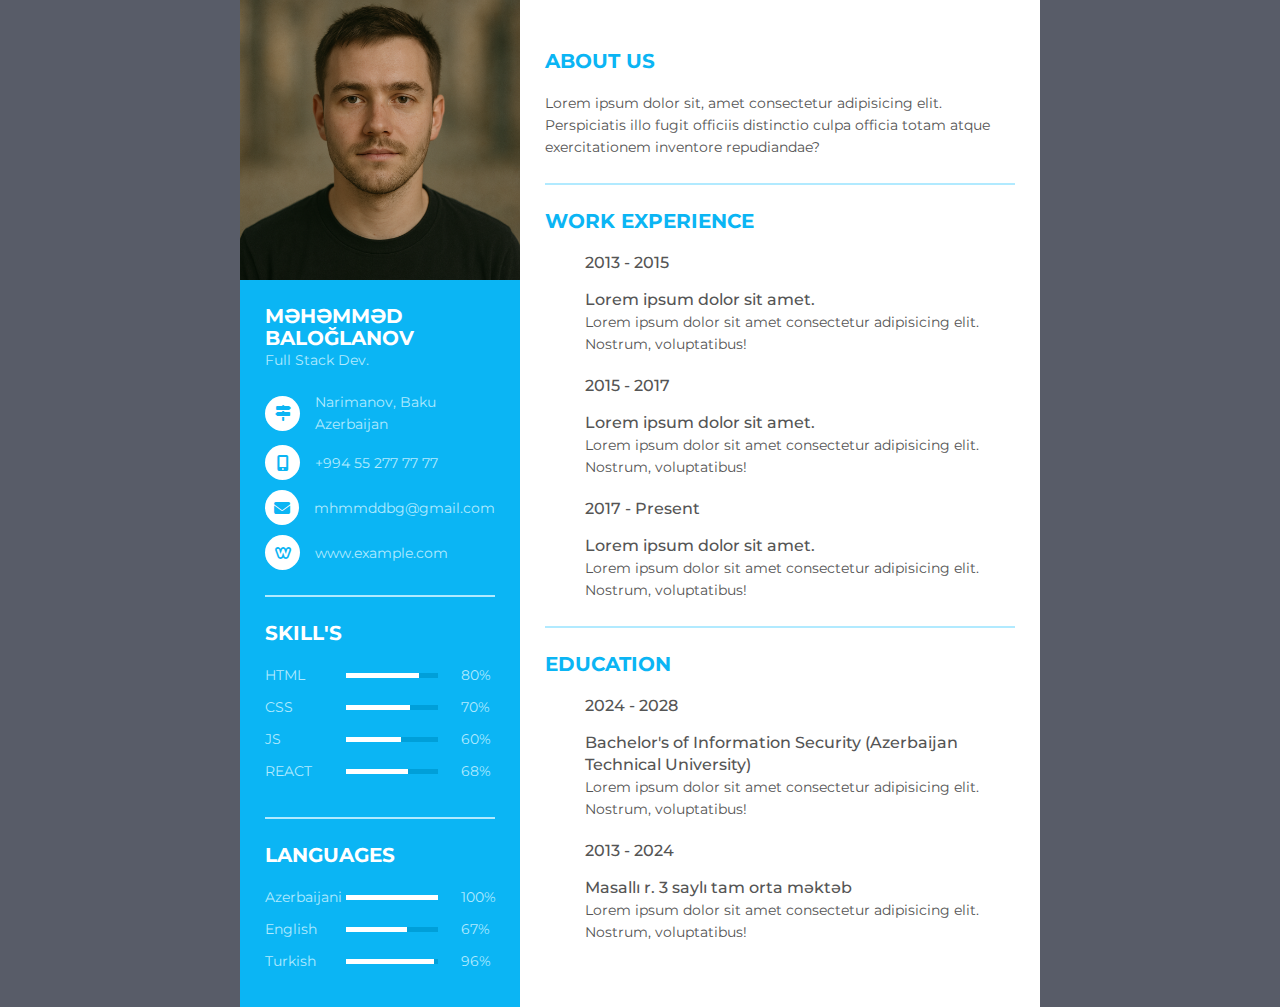
==== index.html @ cc8c1213 "Add files via upload" ====
<!DOCTYPE html>
    <html lang="en">
    <head>
        <meta charset="UTF-8">
        <meta name="viewport" content="width=device-width, initial-scale=1.0">
        <title>CV</title>
        <link rel="stylesheet" href="https://cdnjs.cloudflare.com/ajax/libs/font-awesome/6.7.2/css/all.min.css" integrity="sha512-Evv84Mr4kqVGRNSgIGL/F/aIDqQb7xQ2vcrdIwxfjThSH8CSR7PBEakCr51Ck+w+/U6swU2Im1vVX0SVk9ABhg==" crossorigin="anonymous" referrerpolicy="no-referrer" />
        <style>
            @import url("https://fonts.googleapis.com/css?family=Montserrat:400,500,700&display=swap");
 
            * {
            margin: 0;
            padding: 0;
            box-sizing: border-box;
            list-style: none;
            font-family: "Montserrat", sans-serif;
            }
            
            body {
            background: #585c68;
            font-size: 14px;
            line-height: 22px;
            color: #555555;
            }
            
            .bold {
            font-weight: 700;
            font-size: 20px;
            text-transform: uppercase;
            }
            
            .semi-bold {
            font-weight: 500;
            font-size: 16px;
            }
            
            .resume {
            width: 800px;
            height: auto;
            display: flex;
            margin: 0 auto;
            }
            
            .resume .resume_left {
            width: 280px;
            background: #0bb5f4;
            }
            
            .resume .resume_left .resume_profile {
            width: 100%;
            height: 280px;
            }
            
            .resume .resume_left .resume_profile img {
            width: 100%;
            height: 100%;
            }
            
            .resume .resume_left .resume_content {
            padding: 0 25px;
            }
            
            .resume .title {
            margin-bottom: 20px;
            }
            
            .resume .resume_left .bold {
            color: #fff;
            }
            
            .resume .resume_left .regular {
            color: #b1eaff;
            }
            
            .resume .resume_item {
            padding: 25px 0;
            border-bottom: 2px solid #b1eaff;
            }
            
            .resume .resume_left .resume_item:last-child,
            .resume .resume_right .resume_item:last-child {
            border-bottom: 0px;
            }
            
            .resume .resume_left ul li {
            display: flex;
            margin-bottom: 10px;
            align-items: center;
            }
            
            .resume .resume_left ul li:last-child {
            margin-bottom: 0;
            }
            
            .resume .resume_left ul li .icon {
            width: 35px;
            height: 35px;
            background: #fff;
            color: #0bb5f4;
            border-radius: 50%;
            margin-right: 15px;
            font-size: 16px;
            position: relative;
            }
            
            .resume .icon i,
            .resume .resume_right .resume_hobby ul li i {
            position: absolute;
            top: 50%;
            left: 50%;
            transform: translate(-50%, -50%);
            }
            
            .resume .resume_left ul li .data {
            color: #b1eaff;
            }
            
            .resume .resume_left .resume_skills ul li {
            display: flex;
            margin-bottom: 10px;
            color: #b1eaff;
            justify-content: space-between;
            align-items: center;
            }
            
            .resume .resume_left .resume_skills ul li .skill_name {
            width: 25%;
            }
            
            .resume .resume_left .resume_skills ul li .skill_progress {
            width: 40%;
            margin: 0 5px;
            height: 5px;
            background: #009fd9;
            position: relative;
            }
            
            .resume .resume_left .resume_skills ul li .skill_per {
            width: 15%;
            }
            
            .resume .resume_left .resume_skills ul li .skill_progress span {
            position: absolute;
            top: 0;
            left: 0;
            height: 100%;
            background: #fff;
            }
            
            .resume .resume_left .resume_social .semi-bold {
            color: #fff;
            margin-bottom: 3px;
            }
            
            .resume .resume_right {
            width: 520px;
            background: #fff;
            padding: 25px;
            }
            
            .resume .resume_right .bold {
            color: #0bb5f4;
            }
            
            .resume .resume_right .resume_work ul,
            .resume .resume_right .resume_education ul {
            padding-left: 40px;
            overflow: hidden;
            }
            
            .resume .resume_right ul li {
            position: relative;
            }
            
            .resume .resume_right ul li .date {
            font-size: 16px;
            font-weight: 500;
            margin-bottom: 15px;
            }
            
            .resume .resume_right ul li .info {
            margin-bottom: 20px;
            }
            
            .resume .resume_right ul li:last-child .info {
            margin-bottom: 0;
            }
            
            .resume .resume_right .resume_hobby ul li {
            width: 80px;
            height: 80px;
            border: 2px solid #0bb5f4;
            border-radius: 50%;
            position: relative;
            color: #0bb5f4;
            }
        </style>
    </head>
    <body>
        <div class="resume">
            <div class="resume_left">
              <div class="resume_profile">
                <img src="ung.png" alt="profile_pic">
              </div>
              <div class="resume_content">
                <div class="resume_item resume_info">
                  <div class="title">
                    <p class="bold">Məhəmməd Baloğlanov</p>
                    <p class="regular">Full Stack Dev.</p>
                  </div>
                  <ul>
                    <li>
                      <div class="icon">
                        <i class="fas fa-map-signs"></i>
                      </div>
                      <div class="data">
                        Narimanov, Baku <br /> Azerbaijan
                      </div>
                    </li>
                    <li>
                      <div class="icon">
                        <i class="fas fa-mobile-alt"></i>
                      </div>
                      <div class="data">
                        +994 55 277 77 77
                      </div>
                    </li>
                    <li>
                      <div class="icon">
                        <i class="fas fa-envelope"></i>
                      </div>
                      <div class="data">
                        mhmmddbg@gmail.com
                      </div>
                    </li>
                    <li>
                      <div class="icon">
                        <i class="fab fa-weebly"></i>
                      </div>
                      <div class="data">
                        www.example.com
                      </div>
                    </li>
                  </ul>
                </div>
                <div class="resume_item resume_skills">
                  <div class="title">
                    <p class="bold">skill's</p>
                  </div>
                  <ul>
                    <li>
                      <div class="skill_name">
                        HTML
                      </div>
                      <div class="skill_progress">
                        <span style="width: 80%;"></span>
                      </div>
                      <div class="skill_per">80%</div>
                    </li>
                    <li>
                      <div class="skill_name">
                        CSS
                      </div>
                      <div class="skill_progress">
                        <span style="width: 70%;"></span>
                      </div>
                      <div class="skill_per">70%</div>
                    </li>
                    <li>
                      <div class="skill_name">
                        JS
                      </div>
                      <div class="skill_progress">
                        <span style="width: 60%;"></span>
                      </div>
                      <div class="skill_per">60%</div>
                    </li>
                    <li>
                      <div class="skill_name">
                        REACT
                      </div>
                      <div class="skill_progress">
                        <span style="width: 68%;"></span>
                      </div>
                      <div class="skill_per">68%</div>
                    </li>
                  </ul>
                </div>
                <div class="resume_item resume_skills">
                  <div class="title">
                    <p class="bold">Languages</p>
                  </div>
                  <ul>
                    <li>
                      <div class="skill_name">
                        Azerbaijani
                      </div>
                      <div class="skill_progress">
                        <span style="width: 100%;"></span>
                      </div>
                      <div class="skill_per">100%</div>
                    </li>
                    <li>
                      <div class="skill_name">
                        English
                      </div>
                      <div class="skill_progress">
                        <span style="width: 67%;"></span>
                      </div>
                      <div class="skill_per">67%</div>
                    </li>
                    <li>
                      <div class="skill_name">
                        Turkish
                      </div>
                      <div class="skill_progress">
                        <span style="width: 96%;"></span>
                      </div>
                      <div class="skill_per">96%</div>
                    </li>
                  </ul>
                </div>
              </div>
           </div>
           <div class="resume_right">
             <div class="resume_item resume_about">
                 <div class="title">
                    <p class="bold">About us</p>
                  </div>
                 <p>Lorem ipsum dolor sit, amet consectetur adipisicing elit. Perspiciatis illo fugit officiis distinctio culpa officia totam atque exercitationem inventore repudiandae?</p>
             </div>
             <div class="resume_item resume_work">
                 <div class="title">
                    <p class="bold">Work Experience</p>
                  </div>
                 <ul>
                     <li>
                         <div class="date">2013 - 2015</div> 
                         <div class="info">
                              <p class="semi-bold">Lorem ipsum dolor sit amet.</p> 
                           <p>Lorem ipsum dolor sit amet consectetur adipisicing elit. Nostrum, voluptatibus!</p>
                         </div>
                     </li>
                     <li>
                       <div class="date">2015 - 2017</div>
                       <div class="info">
                              <p class="semi-bold">Lorem ipsum dolor sit amet.</p> 
                           <p>Lorem ipsum dolor sit amet consectetur adipisicing elit. Nostrum, voluptatibus!</p>
                         </div>
                     </li>
                     <li>
                       <div class="date">2017 - Present</div>
                       <div class="info">
                              <p class="semi-bold">Lorem ipsum dolor sit amet.</p> 
                           <p>Lorem ipsum dolor sit amet consectetur adipisicing elit. Nostrum, voluptatibus!</p>
                         </div>
                     </li>
                 </ul>
             </div>
             <div class="resume_item resume_education">
               <div class="title">
                    <p class="bold">Education</p>
                  </div>
               <ul>
                     <li>
                         <div class="date">2024 - 2028</div> 
                         <div class="info">
                              <p class="semi-bold">Bachelor's of Information Security (Azerbaijan Technical University)</p> 
                           <p>Lorem ipsum dolor sit amet consectetur adipisicing elit. Nostrum, voluptatibus!</p>
                         </div>
                     </li>
                     <li>
                       <div class="date">2013 - 2024</div>
                       <div class="info">
                              <p class="semi-bold">Masallı r. 3 saylı tam orta məktəb</p> 
                           <p>Lorem ipsum dolor sit amet consectetur adipisicing elit. Nostrum, voluptatibus!</p>
                         </div>
                     </li>
                 </ul>
             </div>
           </div>
         </div>
    </body>
    </html>
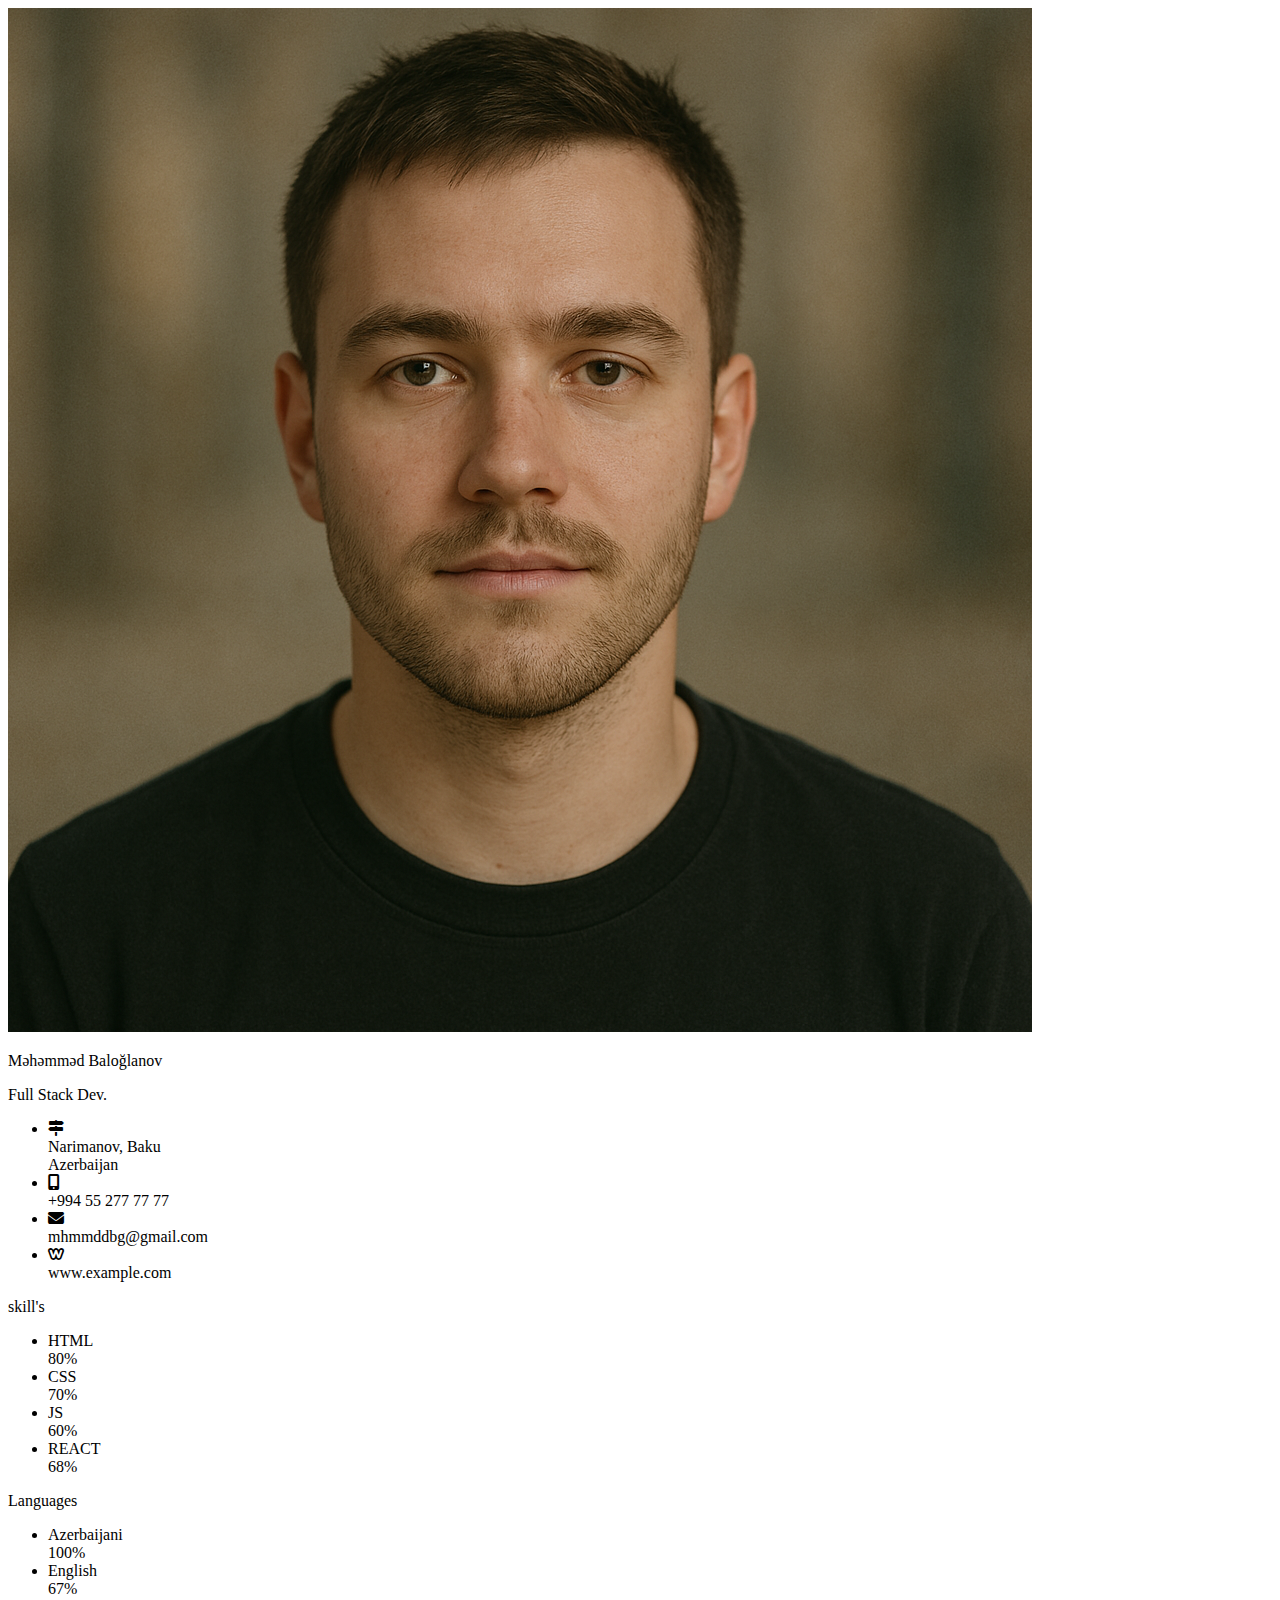
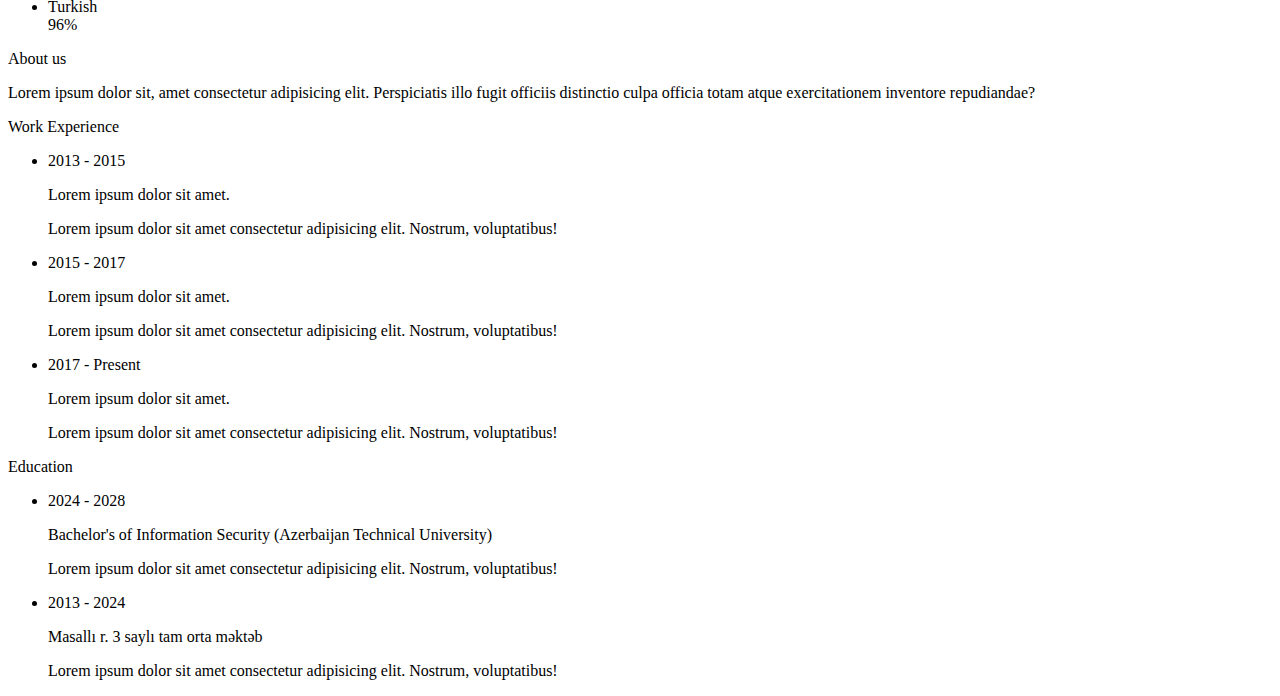
==== commit ba206e9b: "Update index.html" ====
--- a/index.html
+++ b/index.html
@@ -5,196 +5,7 @@
         <meta name="viewport" content="width=device-width, initial-scale=1.0">
         <title>CV</title>
         <link rel="stylesheet" href="https://cdnjs.cloudflare.com/ajax/libs/font-awesome/6.7.2/css/all.min.css" integrity="sha512-Evv84Mr4kqVGRNSgIGL/F/aIDqQb7xQ2vcrdIwxfjThSH8CSR7PBEakCr51Ck+w+/U6swU2Im1vVX0SVk9ABhg==" crossorigin="anonymous" referrerpolicy="no-referrer" />
-        <style>
-            @import url("https://fonts.googleapis.com/css?family=Montserrat:400,500,700&display=swap");
- 
-            * {
-            margin: 0;
-            padding: 0;
-            box-sizing: border-box;
-            list-style: none;
-            font-family: "Montserrat", sans-serif;
-            }
-            
-            body {
-            background: #585c68;
-            font-size: 14px;
-            line-height: 22px;
-            color: #555555;
-            }
-            
-            .bold {
-            font-weight: 700;
-            font-size: 20px;
-            text-transform: uppercase;
-            }
-            
-            .semi-bold {
-            font-weight: 500;
-            font-size: 16px;
-            }
-            
-            .resume {
-            width: 800px;
-            height: auto;
-            display: flex;
-            margin: 0 auto;
-            }
-            
-            .resume .resume_left {
-            width: 280px;
-            background: #0bb5f4;
-            }
-            
-            .resume .resume_left .resume_profile {
-            width: 100%;
-            height: 280px;
-            }
-            
-            .resume .resume_left .resume_profile img {
-            width: 100%;
-            height: 100%;
-            }
-            
-            .resume .resume_left .resume_content {
-            padding: 0 25px;
-            }
-            
-            .resume .title {
-            margin-bottom: 20px;
-            }
-            
-            .resume .resume_left .bold {
-            color: #fff;
-            }
-            
-            .resume .resume_left .regular {
-            color: #b1eaff;
-            }
-            
-            .resume .resume_item {
-            padding: 25px 0;
-            border-bottom: 2px solid #b1eaff;
-            }
-            
-            .resume .resume_left .resume_item:last-child,
-            .resume .resume_right .resume_item:last-child {
-            border-bottom: 0px;
-            }
-            
-            .resume .resume_left ul li {
-            display: flex;
-            margin-bottom: 10px;
-            align-items: center;
-            }
-            
-            .resume .resume_left ul li:last-child {
-            margin-bottom: 0;
-            }
-            
-            .resume .resume_left ul li .icon {
-            width: 35px;
-            height: 35px;
-            background: #fff;
-            color: #0bb5f4;
-            border-radius: 50%;
-            margin-right: 15px;
-            font-size: 16px;
-            position: relative;
-            }
-            
-            .resume .icon i,
-            .resume .resume_right .resume_hobby ul li i {
-            position: absolute;
-            top: 50%;
-            left: 50%;
-            transform: translate(-50%, -50%);
-            }
-            
-            .resume .resume_left ul li .data {
-            color: #b1eaff;
-            }
-            
-            .resume .resume_left .resume_skills ul li {
-            display: flex;
-            margin-bottom: 10px;
-            color: #b1eaff;
-            justify-content: space-between;
-            align-items: center;
-            }
-            
-            .resume .resume_left .resume_skills ul li .skill_name {
-            width: 25%;
-            }
-            
-            .resume .resume_left .resume_skills ul li .skill_progress {
-            width: 40%;
-            margin: 0 5px;
-            height: 5px;
-            background: #009fd9;
-            position: relative;
-            }
-            
-            .resume .resume_left .resume_skills ul li .skill_per {
-            width: 15%;
-            }
-            
-            .resume .resume_left .resume_skills ul li .skill_progress span {
-            position: absolute;
-            top: 0;
-            left: 0;
-            height: 100%;
-            background: #fff;
-            }
-            
-            .resume .resume_left .resume_social .semi-bold {
-            color: #fff;
-            margin-bottom: 3px;
-            }
-            
-            .resume .resume_right {
-            width: 520px;
-            background: #fff;
-            padding: 25px;
-            }
-            
-            .resume .resume_right .bold {
-            color: #0bb5f4;
-            }
-            
-            .resume .resume_right .resume_work ul,
-            .resume .resume_right .resume_education ul {
-            padding-left: 40px;
-            overflow: hidden;
-            }
-            
-            .resume .resume_right ul li {
-            position: relative;
-            }
-            
-            .resume .resume_right ul li .date {
-            font-size: 16px;
-            font-weight: 500;
-            margin-bottom: 15px;
-            }
-            
-            .resume .resume_right ul li .info {
-            margin-bottom: 20px;
-            }
-            
-            .resume .resume_right ul li:last-child .info {
-            margin-bottom: 0;
-            }
-            
-            .resume .resume_right .resume_hobby ul li {
-            width: 80px;
-            height: 80px;
-            border: 2px solid #0bb5f4;
-            border-radius: 50%;
-            position: relative;
-            color: #0bb5f4;
-            }
-        </style>
+        <link href="style.css" />
     </head>
     <body>
         <div class="resume">
@@ -381,4 +192,4 @@
            </div>
          </div>
     </body>
-    </html>+    </html>
